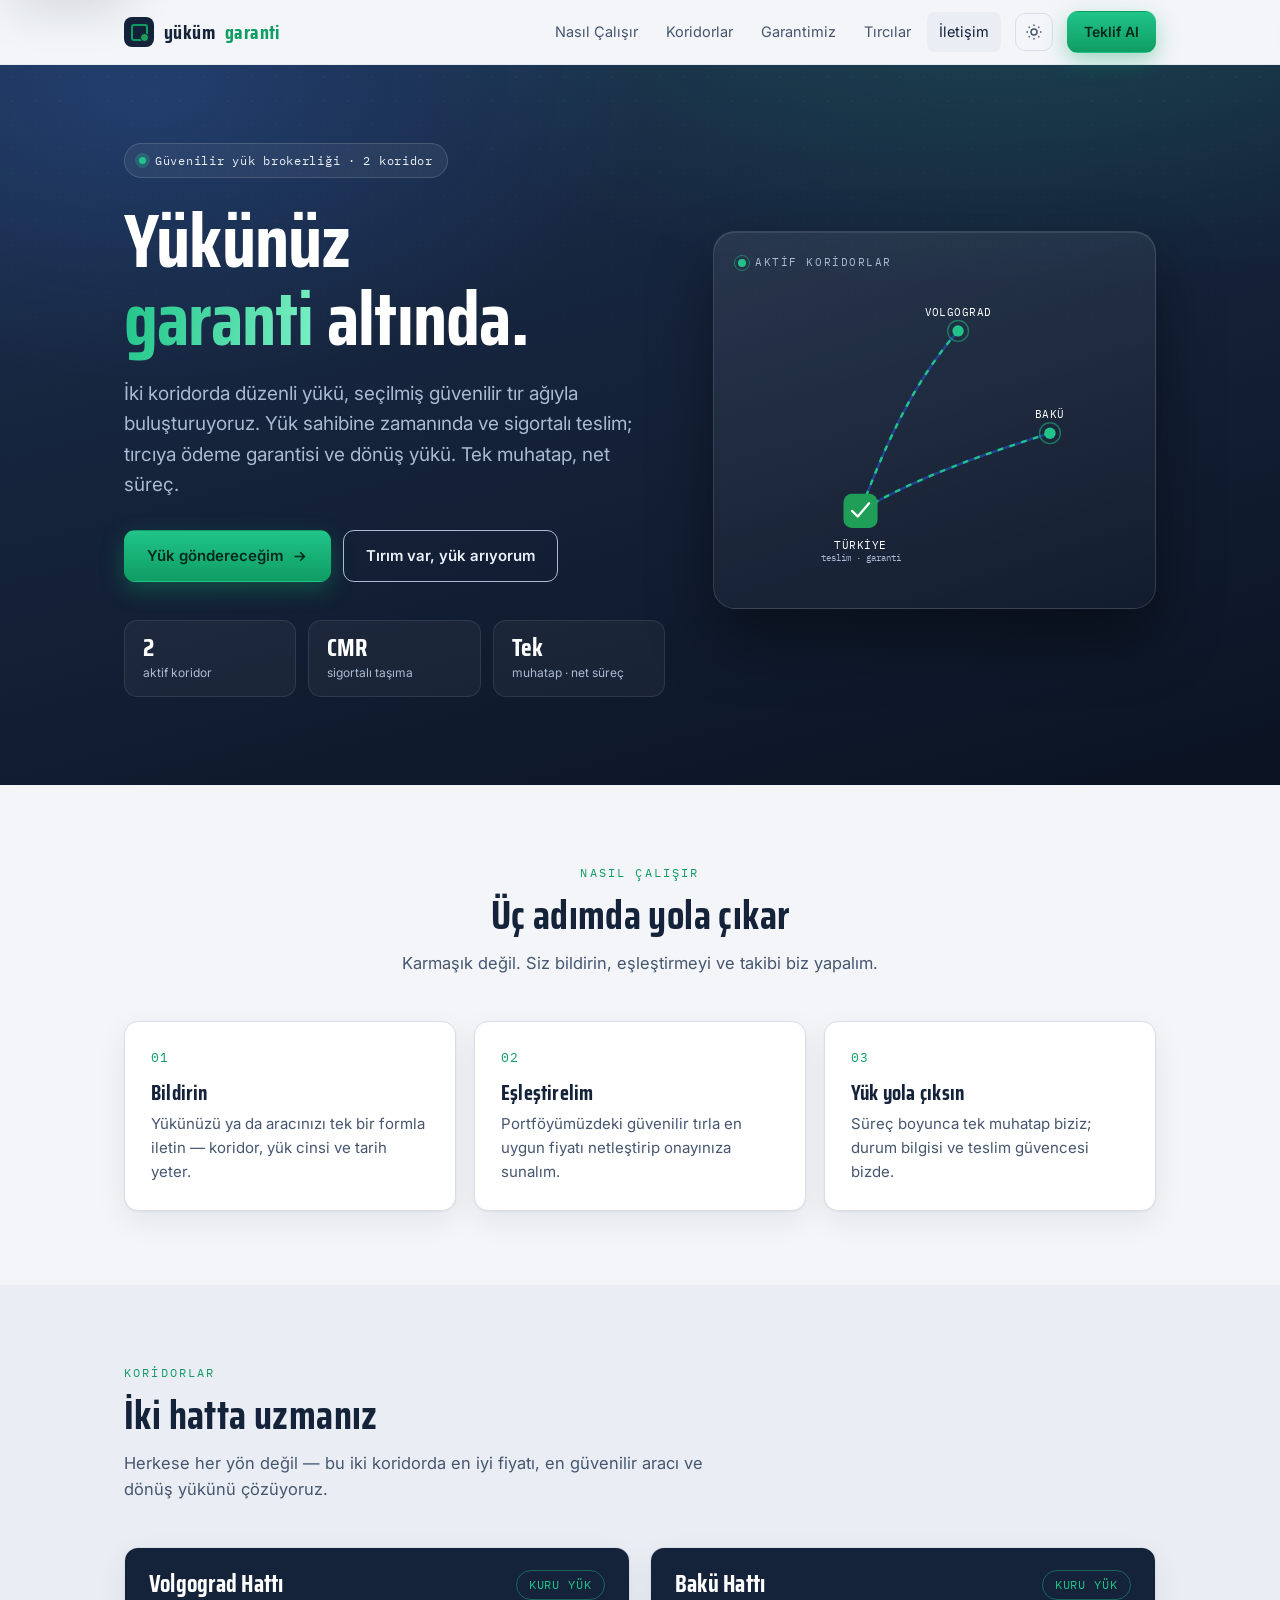
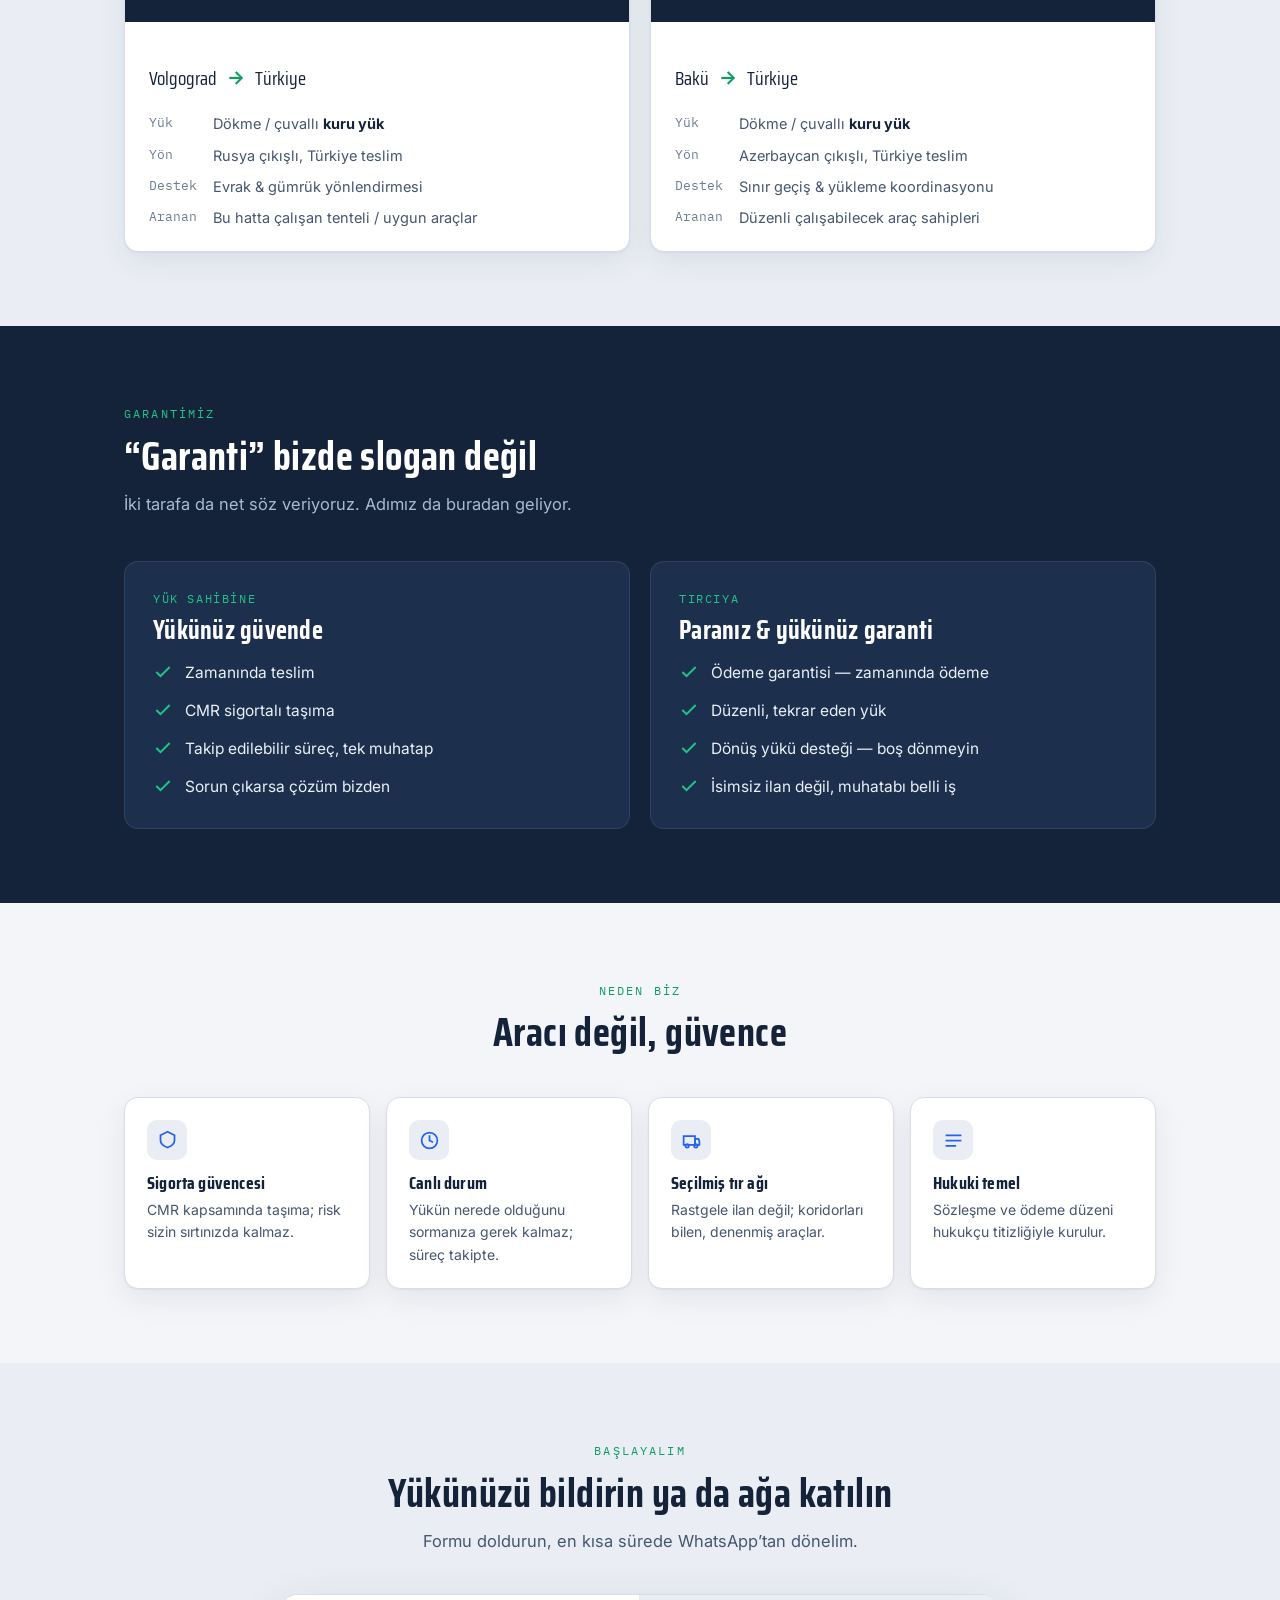
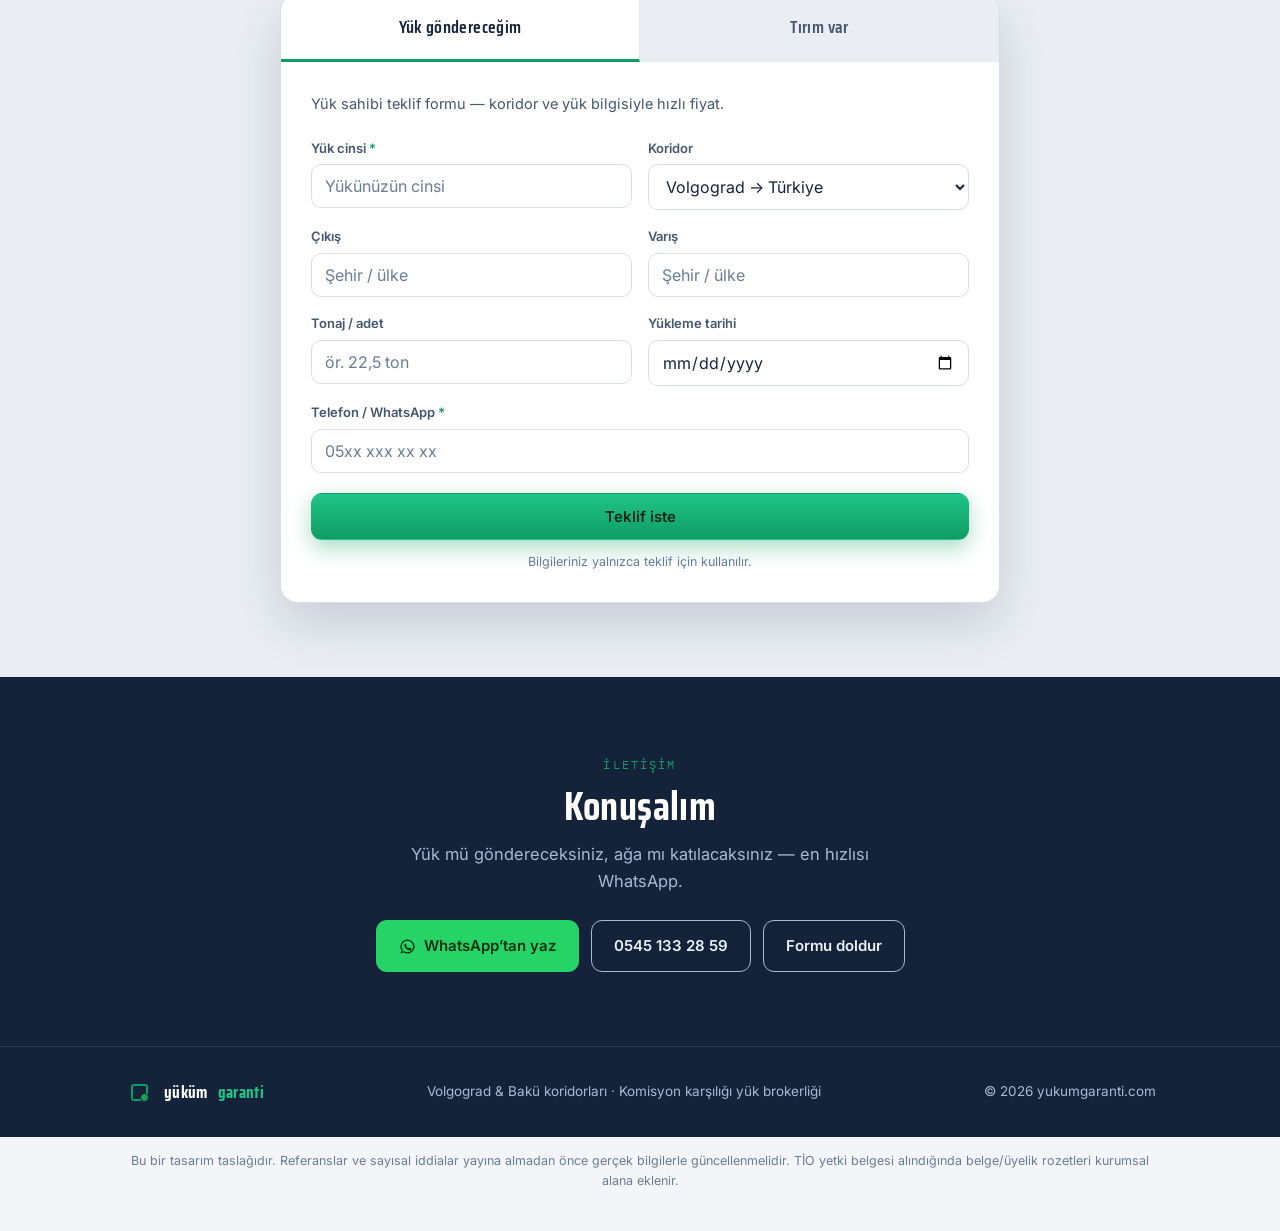
==== index.html @ fd8065e2 "Yüküm Garanti tanıtım sitesi Volgograd ve Bakü koridorlarında yük brokerliği için statik tek sayfa s" ====
<!doctype html>
<html lang="tr" dir="ltr">
<head>
<meta charset="utf-8">
<meta name="viewport" content="width=device-width, initial-scale=1">
<title>Yüküm Garanti — Volgograd & Bakü koridorlarında yük brokerliği</title>
<meta name="description" content="Volgograd ve Bakü çıkışlı Türkiye teslim yüklerde güvenilir tır ağı. Yük sahibine CMR sigortalı ve zamanında teslim, tırcıya ödeme garantisi ve dönüş yükü. Tek muhatap, net süreç.">
<link rel="canonical" href="https://yukumgaranti.com/">
<meta name="theme-color" content="#14223a">
<meta name="robots" content="index,follow">

<!-- Open Graph / sosyal paylaşım -->
<meta property="og:type" content="website">
<meta property="og:locale" content="tr_TR">
<meta property="og:site_name" content="Yüküm Garanti">
<meta property="og:url" content="https://yukumgaranti.com/">
<meta property="og:title" content="Yüküm Garanti — yükünüz garanti altında">
<meta property="og:description" content="Volgograd ve Bakü koridorlarında yük brokerliği. Yük sahibine sigortalı ve zamanında teslim, tırcıya ödeme garantisi ve dönüş yükü.">
<meta property="og:image" content="https://yukumgaranti.com/assets/img/og-cover.png">
<meta property="og:image:width" content="1200">
<meta property="og:image:height" content="630">
<meta name="twitter:card" content="summary_large_image">

<link rel="icon" href="assets/img/favicon.svg" type="image/svg+xml">
<link rel="apple-touch-icon" href="assets/img/favicon.svg">

<!-- Fontlar -->
<link rel="preconnect" href="https://fonts.googleapis.com">
<link rel="preconnect" href="https://fonts.gstatic.com" crossorigin>
<link rel="stylesheet" href="https://fonts.googleapis.com/css2?family=Saira+Condensed:wght@500;600;700&family=Inter:wght@400;500;600;700&family=IBM+Plex+Mono:wght@400;500&display=swap">

<link rel="stylesheet" href="assets/css/style.css">

<!-- Tema tercihini boyamadan önce uygula (flash önlemi) -->
<script>
  try{
    var t = localStorage.getItem('yg-theme');
    if(t === 'dark' || t === 'light') document.documentElement.setAttribute('data-theme', t);
  }catch(e){}
</script>

<script type="application/ld+json">
{
  "@context": "https://schema.org",
  "@type": "MovingCompany",
  "name": "Yüküm Garanti",
  "url": "https://yukumgaranti.com/",
  "description": "Volgograd ve Bakü çıkışlı, Türkiye teslim uluslararası karayolu yük brokerliği.",
  "areaServed": ["TR", "RU", "AZ"],
  "telephone": "+90 545 133 28 59",
  "address": { "@type": "PostalAddress", "addressCountry": "TR" },
  "knowsLanguage": ["tr", "ru", "az"]
}
</script>
</head>
<body id="top">

<a class="skip" href="#icerik">İçeriğe geç</a>

<header class="nav">
  <div class="wrap nav-in">
    <a class="logo" href="#top"><span class="mk" aria-hidden="true"></span>yüküm<b>garanti</b></a>

    <nav class="nav-links" aria-label="Ana menü">
      <a href="#nasil">Nasıl Çalışır</a>
      <a href="#koridorlar">Koridorlar</a>
      <a href="#garanti">Garantimiz</a>
      <a href="#tirci">Tırcılar</a>
      <a href="#iletisim">İletişim</a>
    </nav>

    <button class="icon-btn" id="theme-toggle" type="button" aria-label="Koyu / açık tema">
      <svg class="i-sun" viewBox="0 0 24 24" fill="none" stroke="currentColor" stroke-width="2" aria-hidden="true"><circle cx="12" cy="12" r="4"/><path d="M12 2v2M12 20v2M4.9 4.9l1.4 1.4M17.7 17.7l1.4 1.4M2 12h2M20 12h2M4.9 19.1l1.4-1.4M17.7 6.3l1.4-1.4"/></svg>
      <svg class="i-moon" viewBox="0 0 24 24" fill="none" stroke="currentColor" stroke-width="2" aria-hidden="true"><path d="M21 12.8A9 9 0 1 1 11.2 3a7 7 0 0 0 9.8 9.8"/></svg>
    </button>

    <a href="#teklif" class="btn btn-gold nav-cta">Teklif Al</a>

    <button class="icon-btn nav-toggle" id="nav-toggle" type="button"
            aria-label="Menüyü aç" aria-expanded="false" aria-controls="nav-drawer">
      <svg viewBox="0 0 24 24" fill="none" stroke="currentColor" stroke-width="2" aria-hidden="true"><path d="M3 6h18M3 12h18M3 18h18"/></svg>
    </button>
  </div>

  <div class="nav-drawer" id="nav-drawer">
    <a href="#nasil">Nasıl Çalışır</a>
    <a href="#koridorlar">Koridorlar</a>
    <a href="#garanti">Garantimiz</a>
    <a href="#tirci">Tırcılar</a>
    <a href="#iletisim">İletişim</a>
    <a href="#teklif" class="btn btn-gold">Teklif Al</a>
  </div>
</header>

<main id="icerik">

<div class="hero">
  <div class="wrap">
    <div class="hero-copy">
      <span class="pill"><i aria-hidden="true"></i>Güvenilir yük brokerliği · 2 koridor</span>
      <h1>Yükünüz <em>garanti</em> altında.</h1>
      <p class="lead">İki koridorda düzenli yükü, seçilmiş güvenilir tır ağıyla buluşturuyoruz. Yük sahibine zamanında ve sigortalı teslim; tırcıya ödeme garantisi ve dönüş yükü. Tek muhatap, net süreç.</p>
      <div class="hero-cta">
        <a href="#teklif" class="btn btn-gold">Yük göndereceğim
          <svg viewBox="0 0 24 24" fill="none" stroke="currentColor" stroke-width="2.2" aria-hidden="true"><path d="M5 12h14M13 6l6 6-6 6"/></svg>
        </a>
        <a href="#tirci" class="btn btn-ghost">Tırım var, yük arıyorum</a>
      </div>
      <ul class="hero-trust">
        <li><span class="n">2</span><span class="l">aktif koridor</span></li>
        <li><span class="n">CMR</span><span class="l">sigortalı taşıma</span></li>
        <li><span class="n">Tek</span><span class="l">muhatap · net süreç</span></li>
      </ul>
    </div>

    <div class="map-panel" role="img" aria-label="Aktif koridorlar: Volgograd ve Bakü çıkışlı, Türkiye teslim güzergâhlar">
      <div class="map-head" aria-hidden="true"><span class="dot-live"></span>Aktif koridorlar</div>
      <div class="map" aria-hidden="true">
        <svg viewBox="0 0 380 340" preserveAspectRatio="xMidYMid meet" focusable="false">
          <!-- güzergâhlar: Volgograd (kuzey) → Türkiye, Bakü (doğu) → Türkiye -->
          <path d="M215 58 C 168 112, 138 178, 112 248" fill="none" stroke="var(--route)" stroke-width="2.5" opacity=".5"/>
          <path d="M215 58 C 168 112, 138 178, 112 248" fill="none" stroke="var(--gold-2)" stroke-width="2.5" class="dash"/>
          <path d="M312 166 C 242 188, 168 214, 112 248" fill="none" stroke="var(--route)" stroke-width="2.5" opacity=".5"/>
          <path d="M312 166 C 242 188, 168 214, 112 248" fill="none" stroke="var(--gold-2)" stroke-width="2.5" class="dash" style="animation-delay:-1.2s"/>
          <circle cx="215" cy="58" r="6" fill="var(--gold-2)"/>
          <circle cx="215" cy="58" r="11" fill="none" stroke="var(--gold-2)" stroke-width="1.5" opacity=".5"/>
          <text class="city" x="215" y="42" text-anchor="middle">VOLGOGRAD</text>
          <circle cx="312" cy="166" r="6" fill="var(--gold-2)"/>
          <circle cx="312" cy="166" r="11" fill="none" stroke="var(--gold-2)" stroke-width="1.5" opacity=".5"/>
          <text class="city" x="312" y="150" text-anchor="middle">BAKÜ</text>
          <rect x="94" y="230" width="36" height="36" rx="9" fill="var(--green)"/>
          <path d="M103 248 l6 6 12-14" fill="none" stroke="#fff" stroke-width="2.4" stroke-linecap="round" stroke-linejoin="round"/>
          <text class="city" x="112" y="288" text-anchor="middle">TÜRKİYE</text>
          <text class="city-sub" x="112" y="301" text-anchor="middle">teslim · garanti</text>
        </svg>
      </div>
    </div>
  </div>
</div>

<section id="nasil">
  <div class="wrap center">
    <span class="eyebrow">Nasıl çalışır</span>
    <h2 class="sec-title">Üç adımda yola çıkar</h2>
    <p class="sec-lead">Karmaşık değil. Siz bildirin, eşleştirmeyi ve takibi biz yapalım.</p>
    <ol class="steps">
      <li class="step reveal"><div class="k">01</div><h3>Bildirin</h3><p>Yükünüzü ya da aracınızı tek bir formla iletin — koridor, yük cinsi ve tarih yeter.</p></li>
      <li class="step reveal"><div class="k">02</div><h3>Eşleştirelim</h3><p>Portföyümüzdeki güvenilir tırla en uygun fiyatı netleştirip onayınıza sunalım.</p></li>
      <li class="step reveal"><div class="k">03</div><h3>Yük yola çıksın</h3><p>Süreç boyunca tek muhatap biziz; durum bilgisi ve teslim güvencesi bizde.</p></li>
    </ol>
  </div>
</section>

<section id="koridorlar" class="tinted">
  <div class="wrap">
    <span class="eyebrow">Koridorlar</span>
    <h2 class="sec-title">İki hatta uzmanız</h2>
    <p class="sec-lead">Herkese her yön değil — bu iki koridorda en iyi fiyatı, en güvenilir aracı ve dönüş yükünü çözüyoruz.</p>
    <div class="corr">
      <article class="cbox reveal">
        <div class="top"><h3>Volgograd Hattı</h3><span class="cargo">KURU YÜK</span></div>
        <div class="body">
          <p class="rt">Volgograd <span class="ar" aria-hidden="true">→</span> Türkiye</p>
          <dl>
            <dt>Yük</dt><dd>Dökme / çuvallı <b>kuru yük</b></dd>
            <dt>Yön</dt><dd>Rusya çıkışlı, Türkiye teslim</dd>
            <dt>Destek</dt><dd>Evrak &amp; gümrük yönlendirmesi</dd>
            <dt>Aranan</dt><dd>Bu hatta çalışan tenteli / uygun araçlar</dd>
          </dl>
        </div>
      </article>
      <article class="cbox reveal">
        <div class="top"><h3>Bakü Hattı</h3><span class="cargo">KURU YÜK</span></div>
        <div class="body">
          <p class="rt">Bakü <span class="ar" aria-hidden="true">→</span> Türkiye</p>
          <dl>
            <dt>Yük</dt><dd>Dökme / çuvallı <b>kuru yük</b></dd>
            <dt>Yön</dt><dd>Azerbaycan çıkışlı, Türkiye teslim</dd>
            <dt>Destek</dt><dd>Sınır geçiş &amp; yükleme koordinasyonu</dd>
            <dt>Aranan</dt><dd>Düzenli çalışabilecek araç sahipleri</dd>
          </dl>
        </div>
      </article>
    </div>
  </div>
</section>

<section id="garanti" class="band">
  <div class="wrap">
    <span class="eyebrow">Garantimiz</span>
    <h2 class="sec-title">“Garanti” bizde slogan değil</h2>
    <p class="sec-lead">İki tarafa da net söz veriyoruz. Adımız da buradan geliyor.</p>
    <div class="guar">
      <article class="gcard">
        <div class="who">Yük sahibine</div>
        <h3>Yükünüz güvende</h3>
        <ul>
          <li><svg class="tick" viewBox="0 0 24 24" fill="none" stroke="currentColor" stroke-width="2.4" aria-hidden="true"><path d="M20 6 9 17l-5-5"/></svg>Zamanında teslim</li>
          <li><svg class="tick" viewBox="0 0 24 24" fill="none" stroke="currentColor" stroke-width="2.4" aria-hidden="true"><path d="M20 6 9 17l-5-5"/></svg>CMR sigortalı taşıma</li>
          <li><svg class="tick" viewBox="0 0 24 24" fill="none" stroke="currentColor" stroke-width="2.4" aria-hidden="true"><path d="M20 6 9 17l-5-5"/></svg>Takip edilebilir süreç, tek muhatap</li>
          <li><svg class="tick" viewBox="0 0 24 24" fill="none" stroke="currentColor" stroke-width="2.4" aria-hidden="true"><path d="M20 6 9 17l-5-5"/></svg>Sorun çıkarsa çözüm bizden</li>
        </ul>
      </article>
      <article class="gcard" id="tirci">
        <div class="who">Tırcıya</div>
        <h3>Paranız &amp; yükünüz garanti</h3>
        <ul>
          <li><svg class="tick" viewBox="0 0 24 24" fill="none" stroke="currentColor" stroke-width="2.4" aria-hidden="true"><path d="M20 6 9 17l-5-5"/></svg>Ödeme garantisi — zamanında ödeme</li>
          <li><svg class="tick" viewBox="0 0 24 24" fill="none" stroke="currentColor" stroke-width="2.4" aria-hidden="true"><path d="M20 6 9 17l-5-5"/></svg>Düzenli, tekrar eden yük</li>
          <li><svg class="tick" viewBox="0 0 24 24" fill="none" stroke="currentColor" stroke-width="2.4" aria-hidden="true"><path d="M20 6 9 17l-5-5"/></svg>Dönüş yükü desteği — boş dönmeyin</li>
          <li><svg class="tick" viewBox="0 0 24 24" fill="none" stroke="currentColor" stroke-width="2.4" aria-hidden="true"><path d="M20 6 9 17l-5-5"/></svg>İsimsiz ilan değil, muhatabı belli iş</li>
        </ul>
      </article>
    </div>
  </div>
</section>

<section>
  <div class="wrap center">
    <span class="eyebrow">Neden biz</span>
    <h2 class="sec-title">Aracı değil, güvence</h2>
    <ul class="why">
      <li class="wcard reveal">
        <div class="ic"><svg viewBox="0 0 24 24" fill="none" stroke="currentColor" stroke-width="2" aria-hidden="true"><path d="M12 2 4 6v6c0 5 8 8 8 8s8-3 8-8V6z"/></svg></div>
        <h3>Sigorta güvencesi</h3><p>CMR kapsamında taşıma; risk sizin sırtınızda kalmaz.</p>
      </li>
      <li class="wcard reveal">
        <div class="ic"><svg viewBox="0 0 24 24" fill="none" stroke="currentColor" stroke-width="2" aria-hidden="true"><path d="M12 6v6l4 2"/><circle cx="12" cy="12" r="9"/></svg></div>
        <h3>Canlı durum</h3><p>Yükün nerede olduğunu sormanıza gerek kalmaz; süreç takipte.</p>
      </li>
      <li class="wcard reveal">
        <div class="ic"><svg viewBox="0 0 24 24" fill="none" stroke="currentColor" stroke-width="2" aria-hidden="true"><path d="M3 7h13v10H3z"/><path d="M16 10h4l1 3v4h-5z"/><circle cx="7" cy="18" r="2"/><circle cx="17" cy="18" r="2"/></svg></div>
        <h3>Seçilmiş tır ağı</h3><p>Rastgele ilan değil; koridorları bilen, denenmiş araçlar.</p>
      </li>
      <li class="wcard reveal">
        <div class="ic"><svg viewBox="0 0 24 24" fill="none" stroke="currentColor" stroke-width="2" aria-hidden="true"><path d="M3 6h18M3 12h18M3 18h12"/></svg></div>
        <h3>Hukuki temel</h3><p>Sözleşme ve ödeme düzeni hukukçu titizliğiyle kurulur.</p>
      </li>
    </ul>
  </div>
</section>

<section id="teklif" class="formsec">
  <div class="wrap center">
    <span class="eyebrow">Başlayalım</span>
    <h2 class="sec-title">Yükünüzü bildirin ya da ağa katılın</h2>
    <p class="sec-lead">Formu doldurun, en kısa sürede WhatsApp’tan dönelim.</p>
  </div>

  <div class="fbox">
    <div class="tabs" role="tablist" aria-label="Form seçimi">
      <button class="tab" id="tab-yuk" type="button" role="tab" aria-selected="true" aria-controls="panel-yuk">Yük göndereceğim</button>
      <button class="tab" id="tab-tir" type="button" role="tab" aria-selected="false" aria-controls="panel-tir" tabindex="-1">Tırım var</button>
    </div>

    <!-- Yük sahibi formu -->
    <form class="panel" id="panel-yuk" role="tabpanel" aria-labelledby="tab-yuk" novalidate>
      <p class="intro">Yük sahibi teklif formu — koridor ve yük bilgisiyle hızlı fiyat.</p>
      <div class="fgrid">
        <div class="field">
          <label for="y-cins">Yük cinsi <span class="req" aria-hidden="true">*</span></label>
          <input id="y-cins" name="yuk_cinsi" type="text" placeholder="Yükünüzün cinsi" required autocomplete="off">
        </div>
        <div class="field">
          <label for="y-koridor">Koridor</label>
          <select id="y-koridor" name="koridor">
            <option>Volgograd → Türkiye</option>
            <option>Bakü → Türkiye</option>
            <option>Diğer</option>
          </select>
        </div>
        <div class="field">
          <label for="y-cikis">Çıkış</label>
          <input id="y-cikis" name="cikis" type="text" placeholder="Şehir / ülke">
        </div>
        <div class="field">
          <label for="y-varis">Varış</label>
          <input id="y-varis" name="varis" type="text" placeholder="Şehir / ülke">
        </div>
        <div class="field">
          <label for="y-tonaj">Tonaj / adet</label>
          <input id="y-tonaj" name="tonaj" type="text" placeholder="ör. 22,5 ton">
        </div>
        <div class="field">
          <label for="y-tarih">Yükleme tarihi</label>
          <input id="y-tarih" name="yukleme_tarihi" type="date">
        </div>
        <div class="field full">
          <label for="y-tel">Telefon / WhatsApp <span class="req" aria-hidden="true">*</span></label>
          <input id="y-tel" name="telefon" type="tel" inputmode="tel" placeholder="05xx xxx xx xx" required autocomplete="tel">
        </div>
      </div>
      <!-- bot tuzağı: insanlar görmez, doldurulursa gönderim iptal -->
      <input type="text" name="_gotcha" class="visually-hidden" tabindex="-1" autocomplete="off" aria-hidden="true">
      <button type="submit" class="btn btn-gold">Teklif iste</button>
      <p class="form-note">Bilgileriniz yalnızca teklif için kullanılır.</p>
      <div class="success" role="status">
        <div class="bg"><svg viewBox="0 0 24 24" fill="none" stroke="currentColor" stroke-width="2.4" aria-hidden="true"><path d="M20 6 9 17l-5-5"/></svg></div>
        <b>Talebiniz alındı</b><p>En kısa sürede WhatsApp’tan fiyat teklifiyle döneceğiz.</p>
      </div>
    </form>

    <!-- Tırcı formu -->
    <form class="panel" id="panel-tir" role="tabpanel" aria-labelledby="tab-tir" novalidate hidden>
      <p class="intro">Tırcı / araç sahibi kayıt formu — ağımıza katılın, düzenli yük alın.</p>
      <div class="fgrid">
        <div class="field">
          <label for="t-ad">Ad / firma <span class="req" aria-hidden="true">*</span></label>
          <input id="t-ad" name="ad_firma" type="text" required autocomplete="organization">
        </div>
        <div class="field">
          <label for="t-tel">Telefon / WhatsApp <span class="req" aria-hidden="true">*</span></label>
          <input id="t-tel" name="telefon" type="tel" inputmode="tel" placeholder="05xx xxx xx xx" required autocomplete="tel">
        </div>
        <div class="field">
          <label for="t-plaka">Plaka</label>
          <input id="t-plaka" name="plaka" type="text" placeholder="27 ABC 123">
        </div>
        <div class="field">
          <label for="t-tip">Araç tipi</label>
          <select id="t-tip" name="arac_tipi">
            <option>Tenteli</option><option>Frigo</option><option>Silobas</option><option>Diğer</option>
          </select>
        </div>
        <div class="field">
          <label for="t-kap">Kapasite (ton)</label>
          <input id="t-kap" name="kapasite" type="text" inputmode="decimal" placeholder="ör. 25">
        </div>
        <div class="field">
          <label for="t-koridor">Çalıştığı koridor</label>
          <select id="t-koridor" name="koridor">
            <option>Volgograd → Türkiye</option><option>Bakü → Türkiye</option><option>Her ikisi</option>
          </select>
        </div>
        <div class="field full">
          <label for="t-donus">Boş dönüş bölgeleri</label>
          <input id="t-donus" name="donus_bolgeleri" type="text" placeholder="Dönüşte yük alabileceğiniz güzergâhlar">
        </div>
        <div class="field full">
          <label for="t-not">Referans / not</label>
          <textarea id="t-not" name="not" placeholder="Belgeler (K/ADR), tecrübe, referans…"></textarea>
        </div>
      </div>
      <input type="text" name="_gotcha" class="visually-hidden" tabindex="-1" autocomplete="off" aria-hidden="true">
      <button type="submit" class="btn btn-green">Ağa katıl</button>
      <p class="form-note">Kaydınız yalnızca yük eşleştirmesi için kullanılır.</p>
      <div class="success" role="status">
        <div class="bg"><svg viewBox="0 0 24 24" fill="none" stroke="currentColor" stroke-width="2.4" aria-hidden="true"><path d="M20 6 9 17l-5-5"/></svg></div>
        <b>Kaydınız alındı</b><p>Uygun yük çıktığında WhatsApp’tan sizinle iletişime geçeceğiz.</p>
      </div>
    </form>
  </div>
</section>

<section id="iletisim" class="contact">
  <div class="wrap">
    <span class="eyebrow">İletişim</span>
    <h2 class="sec-title">Konuşalım</h2>
    <p>Yük mü göndereceksiniz, ağa mı katılacaksınız — en hızlısı WhatsApp.</p>
    <div class="row">
      <a href="#iletisim" class="btn btn-wa js-wa" data-wa-text="Merhaba, yukumgaranti.com üzerinden yazıyorum.">
        <svg viewBox="0 0 24 24" fill="currentColor" aria-hidden="true"><path d="M12 2a10 10 0 0 0-8.5 15.2L2 22l4.9-1.4A10 10 0 1 0 12 2m0 2a8 8 0 1 1-4.1 14.9l-.3-.2-2.9.8.8-2.8-.2-.3A8 8 0 0 1 12 4m4.6 10.3c-.2-.1-1.4-.7-1.6-.8s-.4-.1-.5.1l-.7.9c-.1.2-.3.2-.5.1a6.5 6.5 0 0 1-3.2-2.8c-.2-.4.2-.4.6-1.2.1-.2 0-.3 0-.5l-.7-1.7c-.2-.5-.4-.4-.5-.4h-.5a1 1 0 0 0-.7.3c-.3.3-.9.9-.9 2.1s.9 2.4 1 2.6 1.8 2.8 4.4 3.9c1.6.7 2.2.7 3 .6.5 0 1.4-.6 1.6-1.1.2-.6.2-1 .1-1.1z"/></svg>
        WhatsApp’tan yaz
      </a>
      <a href="tel:+905451332859" class="btn btn-ghost">0545 133 28 59</a>
      <a href="#teklif" class="btn btn-ghost">Formu doldur</a>
    </div>
  </div>
</section>

</main>

<footer>
  <div class="wrap">
    <a class="logo" href="#top"><span class="mk" aria-hidden="true"></span>yüküm<b style="color:var(--gold-2)">garanti</b></a>
    <span>Volgograd &amp; Bakü koridorları · Komisyon karşılığı yük brokerliği</span>
    <span>© <span id="yil">2026</span> yukumgaranti.com</span>
  </div>
</footer>

<p class="note">Bu bir tasarım taslağıdır. Referanslar ve sayısal iddialar yayına almadan önce gerçek bilgilerle güncellenmelidir. TİO yetki belgesi alındığında belge/üyelik rozetleri kurumsal alana eklenir.</p>

<script src="assets/js/main.js" defer></script>
</body>
</html>
---- assets/css/style.css ----
/* ==========================================================================
   yukumgaranti.com — stil
   Palet ve tipografi icin tek kaynak: :root degiskenleri.
   ========================================================================== */

:root{
  --navy:#14223a;
  --navy-2:#1c2f4d;
  --route:#2563eb;
  --route-2:#3b82f6;
  --gold:#0f9d63;
  --gold-2:#20c489;
  --green:#1f9e57;
  --bg:#f3f5f8;
  --surface:#ffffff;
  --surface-2:#eaeef4;
  --ink:#14223a;
  --ink-soft:#46566f;
  --ink-faint:#6b7c96;
  --line:#d8dee9;
  --line-soft:#e6ebf2;
  --on-navy:#eaf0f8;
  --on-navy-soft:#a9bad2;
  --shadow:0 1px 2px rgba(20,34,58,.05),0 10px 30px rgba(20,34,58,.07);
  --shadow-lg:0 20px 50px rgba(20,34,58,.16);
  --r:14px;
  --wrap:1080px;
  color-scheme:light;
}

/* Tema: sistem tercihi (kullanici elle secmediyse) */
@media (prefers-color-scheme:dark){
  :root:not([data-theme="light"]){
    --navy:#0c1524; --navy-2:#152238;
    --route:#5b9dff; --route-2:#7bb0ff;
    --gold:#2bd39a; --gold-2:#48e0ab;
    --green:#42c281;
    --bg:#0b1320; --surface:#131f34; --surface-2:#1b2942;
    --ink:#e9eef6; --ink-soft:#aebcd2; --ink-faint:#8595b1;
    --line:#2a3a56; --line-soft:#213047;
    --on-navy:#eaf0f8; --on-navy-soft:#a9bad2;
    --shadow:0 1px 2px rgba(0,0,0,.35),0 12px 34px rgba(0,0,0,.4);
    --shadow-lg:0 24px 60px rgba(0,0,0,.5);
    color-scheme:dark;
  }
}
/* Tema: kullanicinin acik secimi her kosulda kazanir */
:root[data-theme="dark"]{
  --navy:#0c1524; --navy-2:#152238;
  --route:#5b9dff; --route-2:#7bb0ff;
  --gold:#2bd39a; --gold-2:#48e0ab;
  --green:#42c281;
  --bg:#0b1320; --surface:#131f34; --surface-2:#1b2942;
  --ink:#e9eef6; --ink-soft:#aebcd2; --ink-faint:#8595b1;
  --line:#2a3a56; --line-soft:#213047;
  --on-navy:#eaf0f8; --on-navy-soft:#a9bad2;
  --shadow:0 1px 2px rgba(0,0,0,.35),0 12px 34px rgba(0,0,0,.4);
  --shadow-lg:0 24px 60px rgba(0,0,0,.5);
  color-scheme:dark;
}

/* --------------------------------------------------- temel */
*{box-sizing:border-box}
html{scroll-behavior:smooth;scroll-padding-top:80px;-webkit-text-size-adjust:100%}
body{margin:0;background:var(--bg);color:var(--ink);
  font-family:"Inter",system-ui,-apple-system,"Segoe UI",sans-serif;line-height:1.6;
  -webkit-font-smoothing:antialiased}
img,svg{max-width:100%}
h1,h2,h3,.display{font-family:"Saira Condensed","Arial Narrow",sans-serif;font-weight:700;
  line-height:1.03;text-wrap:balance;letter-spacing:.01em;margin:0}
a{color:inherit}
.mono{font-family:"IBM Plex Mono",ui-monospace,monospace}
.eyebrow{display:inline-block;font-family:"IBM Plex Mono",monospace;font-size:12px;
  letter-spacing:.18em;text-transform:uppercase;color:var(--gold)}
.wrap{max-width:var(--wrap);margin:0 auto;padding:0 24px}
.center{text-align:center}
.center .sec-lead{margin-left:auto;margin-right:auto}
.visually-hidden{position:absolute;width:1px;height:1px;padding:0;margin:-1px;overflow:hidden;
  clip:rect(0 0 0 0);white-space:nowrap;border:0}

/* klavye odagi her yerde gorunur olsun */
:where(a,button,input,select,textarea,[tabindex]):focus-visible{
  outline:2px solid var(--route);outline-offset:2px;border-radius:6px}

.skip{position:absolute;left:12px;top:-60px;z-index:60;background:var(--surface);color:var(--ink);
  padding:10px 16px;border-radius:10px;box-shadow:var(--shadow-lg);text-decoration:none;
  transition:top .15s ease}
.skip:focus{top:12px}

/* --------------------------------------------------- butonlar */
.btn{display:inline-flex;align-items:center;justify-content:center;gap:8px;
  font-family:"Inter",system-ui,sans-serif;font-weight:600;font-size:15px;text-decoration:none;
  padding:13px 22px;border-radius:11px;border:1px solid transparent;cursor:pointer;
  transition:transform .12s ease,box-shadow .12s ease,background .12s ease,filter .12s ease}
.btn:active{transform:translateY(1px)}
.btn svg{width:17px;height:17px;flex:none}
.btn-gold{background:linear-gradient(180deg,var(--gold-2),var(--gold));color:#04291c;
  box-shadow:0 8px 22px rgba(15,157,99,.36)}
.btn-gold:hover{filter:brightness(1.05);box-shadow:0 10px 26px rgba(15,157,99,.44)}
.btn-ghost{background:transparent;border-color:var(--on-navy-soft);color:var(--on-navy)}
.btn-ghost:hover{border-color:var(--on-navy);background:rgba(255,255,255,.06)}
.btn-outline{background:var(--surface);border-color:var(--line);color:var(--ink)}
.btn-outline:hover{border-color:var(--route)}
.btn-green{background:var(--green);color:#fff}
.btn-green:hover{filter:brightness(1.07)}
.btn-wa{background:#25d366;color:#04310f}
.btn-wa:hover{filter:brightness(1.06)}

/* --------------------------------------------------- header */
header.nav{position:sticky;top:0;z-index:30;background:color-mix(in srgb,var(--bg) 86%,transparent);
  backdrop-filter:blur(10px);-webkit-backdrop-filter:blur(10px);border-bottom:1px solid var(--line-soft)}
@supports not (backdrop-filter:blur(10px)){header.nav{background:var(--bg)}}
.nav-in{display:flex;align-items:center;gap:14px;height:64px}
.logo{display:flex;align-items:center;gap:10px;font-family:"Saira Condensed",sans-serif;
  font-weight:700;font-size:20px;letter-spacing:.02em;text-decoration:none;color:var(--ink)}
.logo .mk{width:30px;height:30px;border-radius:8px;background:var(--navy);position:relative;
  flex:none;display:grid;place-items:center}
.logo .mk::before{content:"";width:13px;height:13px;border:2.5px solid var(--gold);border-radius:3px}
.logo .mk::after{content:"";position:absolute;width:7px;height:7px;background:var(--green);
  border-radius:50%;right:5px;bottom:5px;border:1.5px solid var(--navy)}
.logo b{color:var(--gold)}
.nav-links{display:flex;gap:4px;margin-left:auto}
.nav-links a{font-size:14.5px;color:var(--ink-soft);text-decoration:none;padding:8px 12px;border-radius:8px}
.nav-links a:hover{background:var(--surface-2);color:var(--ink)}
.nav-links a[aria-current="true"]{color:var(--ink);background:var(--surface-2)}
.nav .btn{padding:9px 16px;font-size:14px}

/* tema dugmesi */
.icon-btn{display:grid;place-items:center;width:38px;height:38px;flex:none;padding:0;
  background:transparent;border:1px solid var(--line);border-radius:10px;color:var(--ink-soft);
  cursor:pointer;transition:border-color .12s ease,color .12s ease}
.icon-btn:hover{border-color:var(--route);color:var(--ink)}
.icon-btn svg{width:18px;height:18px}
.icon-btn .i-moon{display:none}
:root[data-theme="dark"] .icon-btn .i-moon{display:block}
:root[data-theme="dark"] .icon-btn .i-sun{display:none}
@media (prefers-color-scheme:dark){
  :root:not([data-theme="light"]) .icon-btn .i-moon{display:block}
  :root:not([data-theme="light"]) .icon-btn .i-sun{display:none}
}

/* mobil menu */
.nav-toggle{display:none}
.nav-drawer{display:none}
@media(max-width:900px){
  .nav-links{display:none}
  .nav-cta{display:none}
  .nav-toggle{display:grid;margin-left:auto}
  .nav-drawer{display:block;position:fixed;left:0;right:0;top:64px;z-index:29;
    background:var(--surface);border-bottom:1px solid var(--line);box-shadow:var(--shadow-lg);
    padding:14px 24px 22px;
    transform:translateY(-12px);opacity:0;visibility:hidden;
    transition:transform .18s ease,opacity .18s ease,visibility .18s}
  .nav-drawer.open{transform:none;opacity:1;visibility:visible}
  .nav-drawer a{display:block;padding:13px 4px;font-size:16px;text-decoration:none;color:var(--ink);
    border-bottom:1px solid var(--line-soft)}
  .nav-drawer .btn{width:100%;margin-top:16px}
}

/* --------------------------------------------------- hero */
.hero{position:relative;color:var(--on-navy);overflow:hidden;
  background:
    radial-gradient(1100px 520px at 80% -12%, rgba(43,211,154,.16), transparent 60%),
    radial-gradient(900px 520px at 12% 4%, rgba(59,130,246,.20), transparent 55%),
    linear-gradient(165deg,var(--navy-2) 0%, #0b1322 100%)}
.hero::after{content:"";position:absolute;inset:0;pointer-events:none;
  background-image:radial-gradient(rgba(255,255,255,.05) 1px, transparent 1.4px);background-size:24px 24px;
  -webkit-mask-image:linear-gradient(to bottom, rgba(0,0,0,.55), transparent 72%);
  mask-image:linear-gradient(to bottom, rgba(0,0,0,.55), transparent 72%)}
.hero .wrap{position:relative;z-index:2;padding:78px 24px 88px;display:grid;
  grid-template-columns:1.1fr .9fr;gap:48px;align-items:center}
@media(max-width:900px){.hero .wrap{grid-template-columns:1fr;gap:28px;padding:56px 24px}}
.pill{display:inline-flex;align-items:center;gap:9px;font-family:"IBM Plex Mono",monospace;
  font-size:12px;letter-spacing:.06em;color:var(--on-navy);background:rgba(255,255,255,.06);
  border:1px solid rgba(255,255,255,.14);padding:7px 14px;border-radius:999px;margin-bottom:24px}
.pill i{width:7px;height:7px;border-radius:50%;background:var(--gold-2);
  box-shadow:0 0 0 4px rgba(43,211,154,.22)}
.hero h1{font-size:clamp(44px,7vw,76px);color:#fff;margin:0 0 20px;letter-spacing:-.01em}
.hero h1 em{font-style:normal;color:var(--gold-2);
  background:linear-gradient(100deg,var(--gold-2),#7bf0c4);
  -webkit-background-clip:text;background-clip:text;-webkit-text-fill-color:transparent}
.hero p.lead{font-size:clamp(16px,2.2vw,19px);color:var(--on-navy-soft);max-width:52ch;margin:0 0 30px}
.hero-cta{display:flex;flex-wrap:wrap;gap:12px}
.hero-trust{display:grid;grid-template-columns:repeat(auto-fit,minmax(118px,1fr));gap:12px;
  margin:38px 0 0;padding:0;list-style:none}
.hero-trust li{display:flex;flex-direction:column;gap:3px;padding:14px 18px;
  background:rgba(255,255,255,.045);border:1px solid rgba(255,255,255,.09);border-radius:13px}
.hero-trust .n{font-family:"Saira Condensed",sans-serif;font-weight:700;font-size:25px;
  color:#fff;line-height:1}
.hero-trust .l{font-size:12px;color:var(--on-navy-soft)}

/* koridor haritasi */
.map-panel{position:relative;border-radius:22px;padding:16px 16px 10px;
  background:linear-gradient(160deg, rgba(255,255,255,.08), rgba(255,255,255,.02));
  border:1px solid rgba(255,255,255,.12);
  box-shadow:inset 0 1px 0 rgba(255,255,255,.09), 0 30px 64px rgba(0,0,0,.4)}
.map-head{display:flex;align-items:center;gap:9px;font-family:"IBM Plex Mono",monospace;
  font-size:11px;letter-spacing:.14em;text-transform:uppercase;color:var(--on-navy-soft);padding:6px 8px 4px}
.dot-live{width:8px;height:8px;border-radius:50%;background:var(--gold-2);position:relative;flex:none}
.dot-live::after{content:"";position:absolute;inset:-4px;border-radius:50%;
  border:1px solid var(--gold-2);opacity:.5;animation:pulse 2s ease-out infinite}
@keyframes pulse{0%{transform:scale(.5);opacity:.7}100%{transform:scale(1.7);opacity:0}}
.map{position:relative;height:322px}
@media(max-width:900px){.map{height:280px}}
.map svg{width:100%;height:100%;overflow:visible}
.city{font-family:"IBM Plex Mono",monospace;font-size:12px;fill:#fff;letter-spacing:.04em}
.city-sub{font-family:"IBM Plex Mono",monospace;font-size:10px;fill:var(--on-navy-soft)}
.dash{stroke-dasharray:6 7;animation:flow 2.6s linear infinite}
@keyframes flow{to{stroke-dashoffset:-52}}

/* --------------------------------------------------- bolumler */
section{padding:74px 0}
.sec-title{font-size:clamp(28px,4vw,40px);margin:10px 0 0}
.sec-lead{color:var(--ink-soft);max-width:60ch;margin:14px 0 0;font-size:16.5px}
.band{background:var(--navy);color:var(--on-navy)}
.band .eyebrow{color:var(--gold-2)}
.band .sec-title{color:#fff}
.band .sec-lead{color:var(--on-navy-soft)}
.tinted{background:var(--surface-2)}

/* kart hover */
.step,.cbox,.wcard{transition:transform .17s ease,box-shadow .17s ease}
.step:hover,.cbox:hover,.wcard:hover{transform:translateY(-3px);box-shadow:var(--shadow-lg)}

/* adimlar */
.steps{display:grid;grid-template-columns:repeat(3,1fr);gap:18px;margin:44px 0 0;
  padding:0;list-style:none;text-align:left}
@media(max-width:760px){.steps{grid-template-columns:1fr}}
.step{background:var(--surface);border:1px solid var(--line);border-radius:var(--r);padding:26px;
  box-shadow:var(--shadow);position:relative}
.step .k{font-family:"IBM Plex Mono",monospace;font-size:13px;color:var(--gold);letter-spacing:.1em}
.step h3{font-size:21px;margin:14px 0 8px}
.step p{margin:0;color:var(--ink-soft);font-size:15px}

/* koridorlar */
.corr{display:grid;grid-template-columns:1fr 1fr;gap:20px;margin-top:44px}
@media(max-width:760px){.corr{grid-template-columns:1fr}}
.cbox{background:var(--surface);border:1px solid var(--line);border-radius:var(--r);
  overflow:hidden;box-shadow:var(--shadow)}
.cbox .top{background:var(--navy);color:var(--on-navy);padding:22px 24px;
  display:flex;align-items:center;justify-content:space-between;gap:14px}
.cbox .top h3{color:#fff;font-size:24px}
.cbox .top .cargo{font-family:"IBM Plex Mono",monospace;font-size:11.5px;letter-spacing:.08em;
  color:var(--gold-2);border:1px solid color-mix(in srgb,var(--gold-2) 42%,transparent);
  border-radius:999px;padding:5px 12px;white-space:nowrap}
.cbox .body{padding:22px 24px}
.cbox .rt{display:flex;align-items:center;gap:10px;font-family:"Saira Condensed",sans-serif;
  font-size:19px;color:var(--ink)}
.cbox .rt .ar{color:var(--gold);font-family:"Inter",system-ui,sans-serif;font-weight:700}
.cbox dl{display:grid;grid-template-columns:auto 1fr;gap:8px 16px;margin:18px 0 0;font-size:14.5px}
.cbox dt{color:var(--ink-faint);font-family:"IBM Plex Mono",monospace;font-size:12.5px}
.cbox dd{margin:0;color:var(--ink-soft)}
.cbox dd b{color:var(--ink)}

/* garanti */
.guar{display:grid;grid-template-columns:1fr 1fr;gap:20px;margin-top:44px}
@media(max-width:760px){.guar{grid-template-columns:1fr}}
.gcard{background:var(--navy-2);border:1px solid rgba(255,255,255,.09);border-radius:var(--r);padding:28px}
.gcard .who{font-family:"IBM Plex Mono",monospace;font-size:11.5px;letter-spacing:.14em;
  text-transform:uppercase;color:var(--gold-2)}
.gcard h3{color:#fff;font-size:26px;margin:8px 0 18px}
.gcard ul{list-style:none;margin:0;padding:0;display:flex;flex-direction:column;gap:13px}
.gcard li{display:flex;gap:12px;align-items:flex-start;font-size:15.5px;color:var(--on-navy)}
.gcard li svg{width:20px;height:20px;flex:none;margin-top:1px}
.tick{color:var(--green)}
.band .tick{color:var(--gold-2)}

/* neden biz */
.why{display:grid;grid-template-columns:repeat(4,1fr);gap:16px;margin:44px 0 0;
  padding:0;list-style:none;text-align:left}
@media(max-width:820px){.why{grid-template-columns:repeat(2,1fr)}}
@media(max-width:480px){.why{grid-template-columns:1fr}}
.wcard{background:var(--surface);border:1px solid var(--line);border-radius:var(--r);padding:22px;
  box-shadow:var(--shadow)}
.wcard .ic{width:40px;height:40px;border-radius:10px;background:var(--surface-2);
  display:grid;place-items:center;margin-bottom:14px}
.wcard .ic svg{width:21px;height:21px;color:var(--route)}
.wcard h3{font-size:18px;margin:0 0 6px}
.wcard p{margin:0;font-size:14px;color:var(--ink-soft)}

/* --------------------------------------------------- formlar */
.formsec{background:var(--surface-2)}
.fbox{background:var(--surface);border:1px solid var(--line);border-radius:18px;
  box-shadow:var(--shadow-lg);max-width:720px;margin:40px auto 0;overflow:hidden}
.tabs{display:grid;grid-template-columns:1fr 1fr}
.tab{appearance:none;border:0;background:var(--surface-2);color:var(--ink-soft);
  font-family:"Saira Condensed",sans-serif;font-weight:600;font-size:18px;letter-spacing:.02em;
  padding:18px;cursor:pointer;border-bottom:3px solid transparent;
  transition:background .12s ease,color .12s ease}
.tab[aria-selected="true"]{background:var(--surface);color:var(--ink);border-bottom-color:var(--gold)}
.tab:first-child{border-right:1px solid var(--line-soft)}
.panel{padding:30px}
.panel[hidden]{display:none}
.panel .intro{color:var(--ink-soft);font-size:14.5px;margin:0 0 22px}
.fgrid{display:grid;grid-template-columns:1fr 1fr;gap:16px}
@media(max-width:560px){.fgrid{grid-template-columns:1fr}.panel{padding:22px}}
.field{display:flex;flex-direction:column;gap:6px}
.field.full{grid-column:1/-1}
.field label{font-size:13px;font-weight:600;color:var(--ink-soft)}
.field label .req{color:var(--gold)}
input,select,textarea{font-family:inherit;font-size:16px;color:var(--ink);background:var(--surface);
  border:1px solid var(--line);border-radius:10px;padding:11px 13px;width:100%}
input::placeholder,textarea::placeholder{color:var(--ink-faint)}
input:focus,select:focus,textarea:focus{outline:2px solid var(--route);outline-offset:1px;
  border-color:var(--route)}
input:user-invalid,textarea:user-invalid{border-color:#e2534b}
textarea{resize:vertical;min-height:70px}
.panel .btn{width:100%;margin-top:20px}
.form-note{margin:12px 0 0;font-size:12.5px;color:var(--ink-faint);text-align:center}
.success{display:none;text-align:center;padding:26px 20px;border:1px dashed var(--green);
  border-radius:12px;margin-top:4px;color:var(--ink)}
.success.on{display:block}
.success .bg{width:52px;height:52px;border-radius:50%;
  background:color-mix(in srgb,var(--green) 20%,transparent);display:grid;place-items:center;
  margin:0 auto 12px}
.success svg{width:26px;height:26px;color:var(--green)}
.success b{font-family:"Saira Condensed",sans-serif;font-size:22px;display:block;margin-bottom:4px}
.success p{margin:0;color:var(--ink-soft);font-size:14.5px}

/* --------------------------------------------------- iletisim & footer */
.contact{background:var(--navy);color:var(--on-navy);text-align:center}
.contact .sec-title{color:#fff}
.contact p{color:var(--on-navy-soft);max-width:48ch;margin:14px auto 26px;font-size:16.5px}
.contact .row{display:flex;gap:12px;justify-content:center;flex-wrap:wrap}

footer{background:var(--navy);color:var(--on-navy-soft);border-top:1px solid rgba(255,255,255,.1)}
footer .wrap{padding:30px 24px;display:flex;justify-content:space-between;align-items:center;
  flex-wrap:wrap;gap:12px;font-size:13.5px}
footer .logo{color:#fff;font-size:17px}
footer a{text-decoration:none}
footer a:hover{color:#fff}
.note{max-width:var(--wrap);margin:0 auto;padding:14px 24px 40px;color:var(--ink-faint);
  font-size:12.5px;text-align:center}

/* --------------------------------------------------- goruse girme animasyonu
   Yalnizca JS calisiyorsa gizle; aksi halde icerik dogrudan gorunur kalir. */
.js .reveal{opacity:0;transform:translateY(14px);transition:opacity .5s ease,transform .5s ease}
.js .reveal.in{opacity:1;transform:none}

@media(prefers-reduced-motion:reduce){
  html{scroll-behavior:auto}
  *,*::before,*::after{animation-duration:.001ms!important;animation-iteration-count:1!important;
    transition-duration:.001ms!important}
  .js .reveal{opacity:1;transform:none}
}
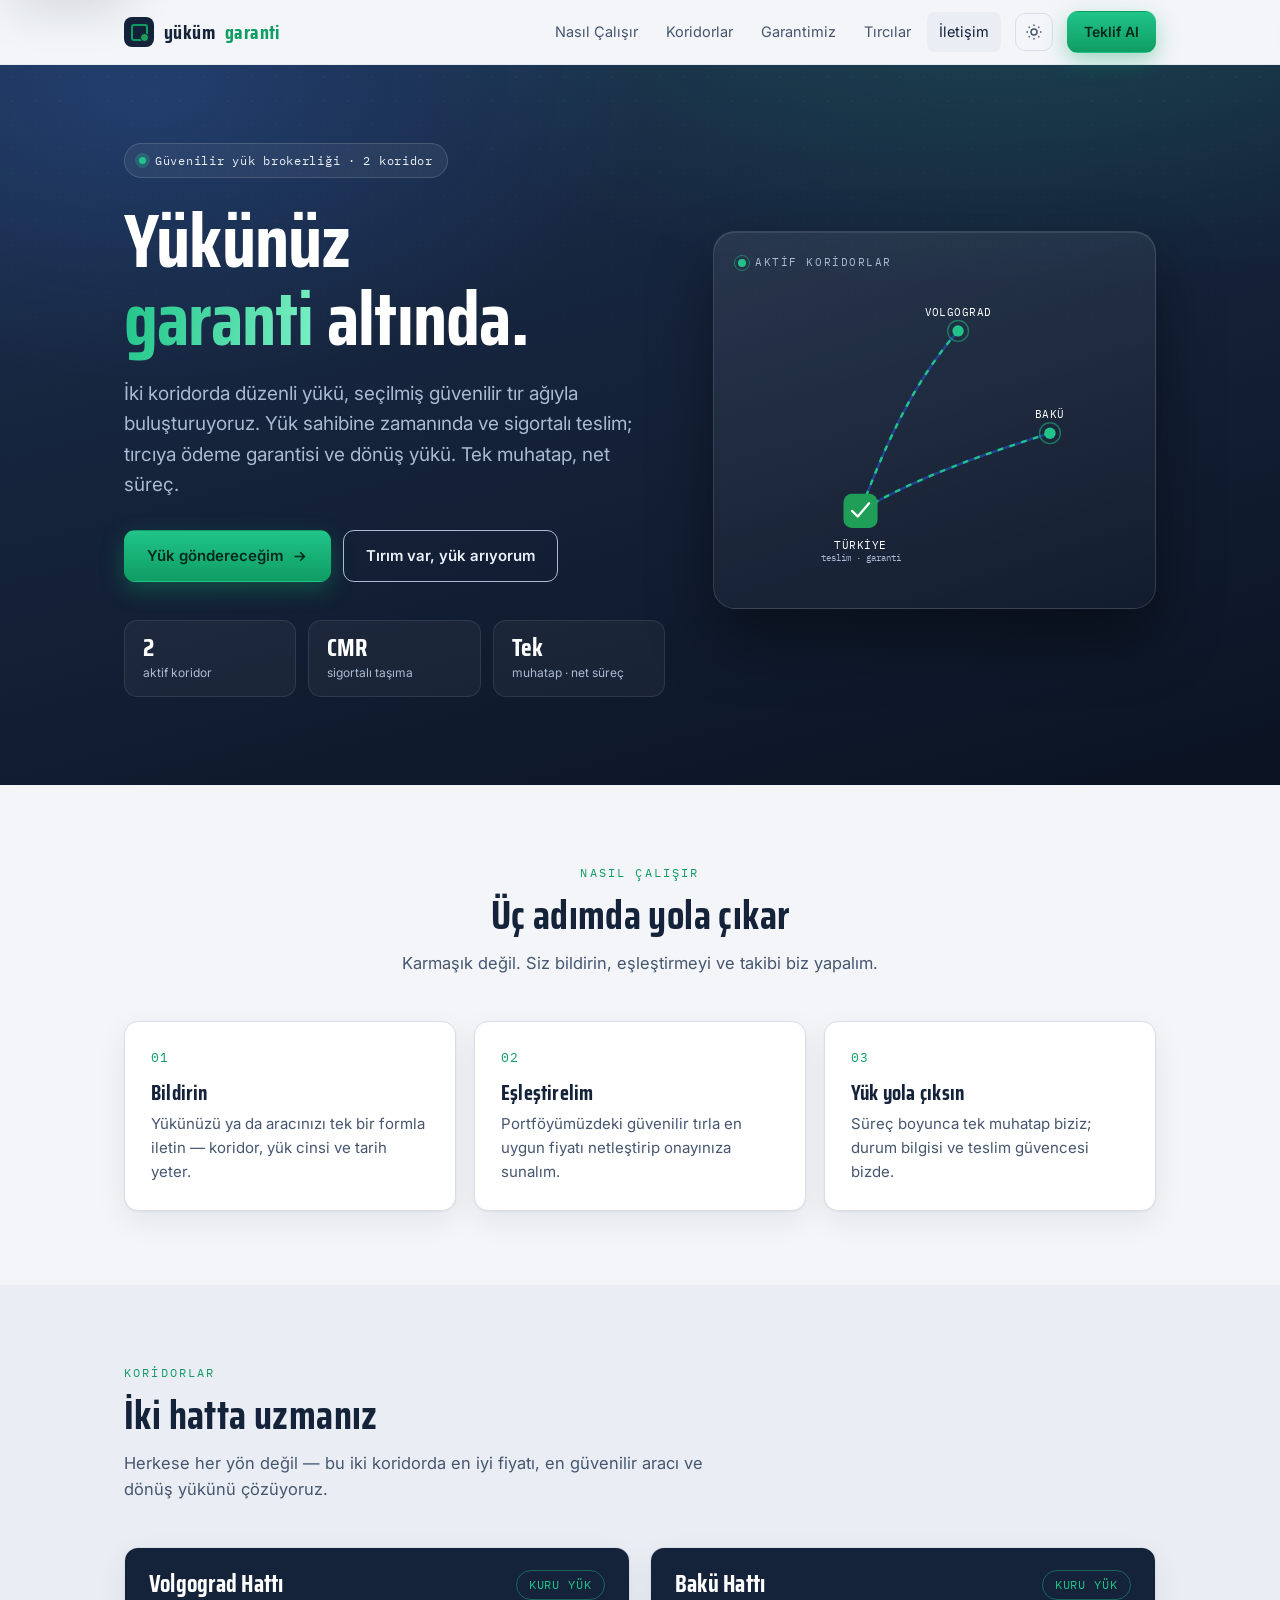
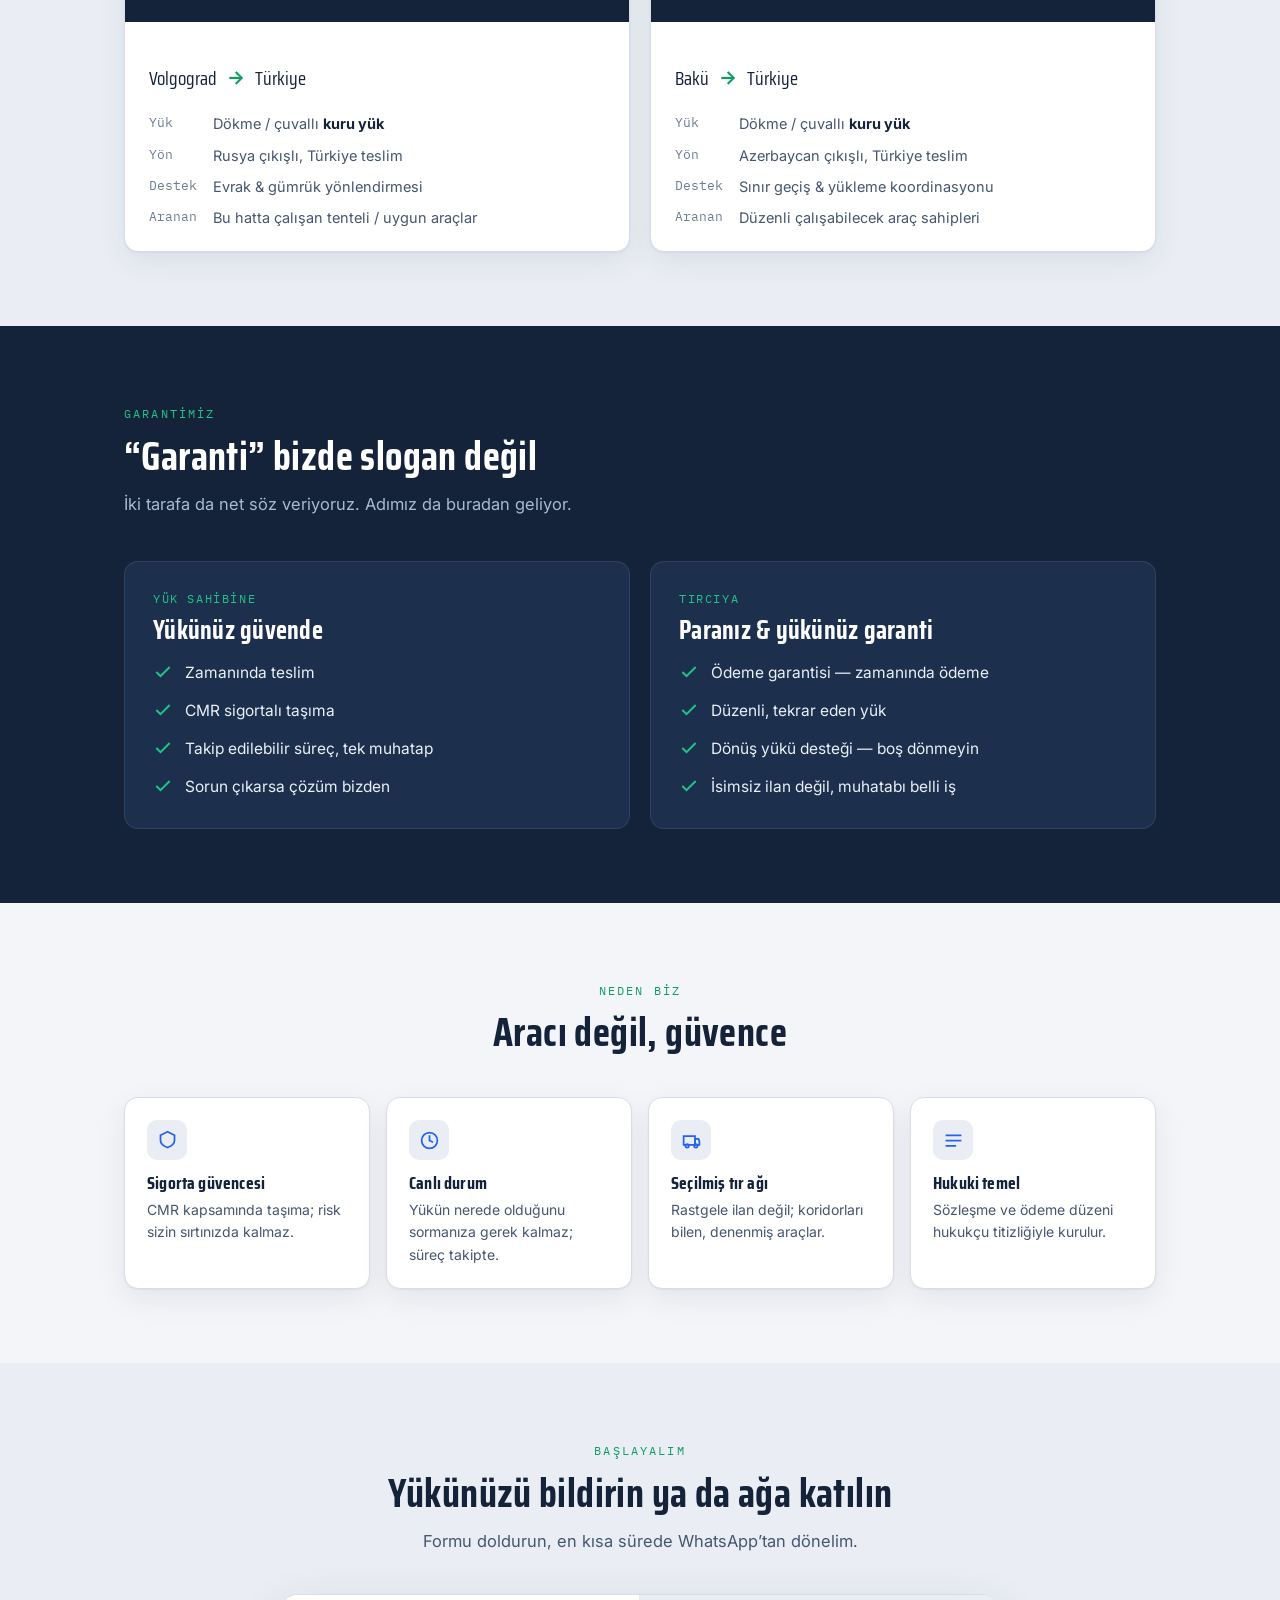
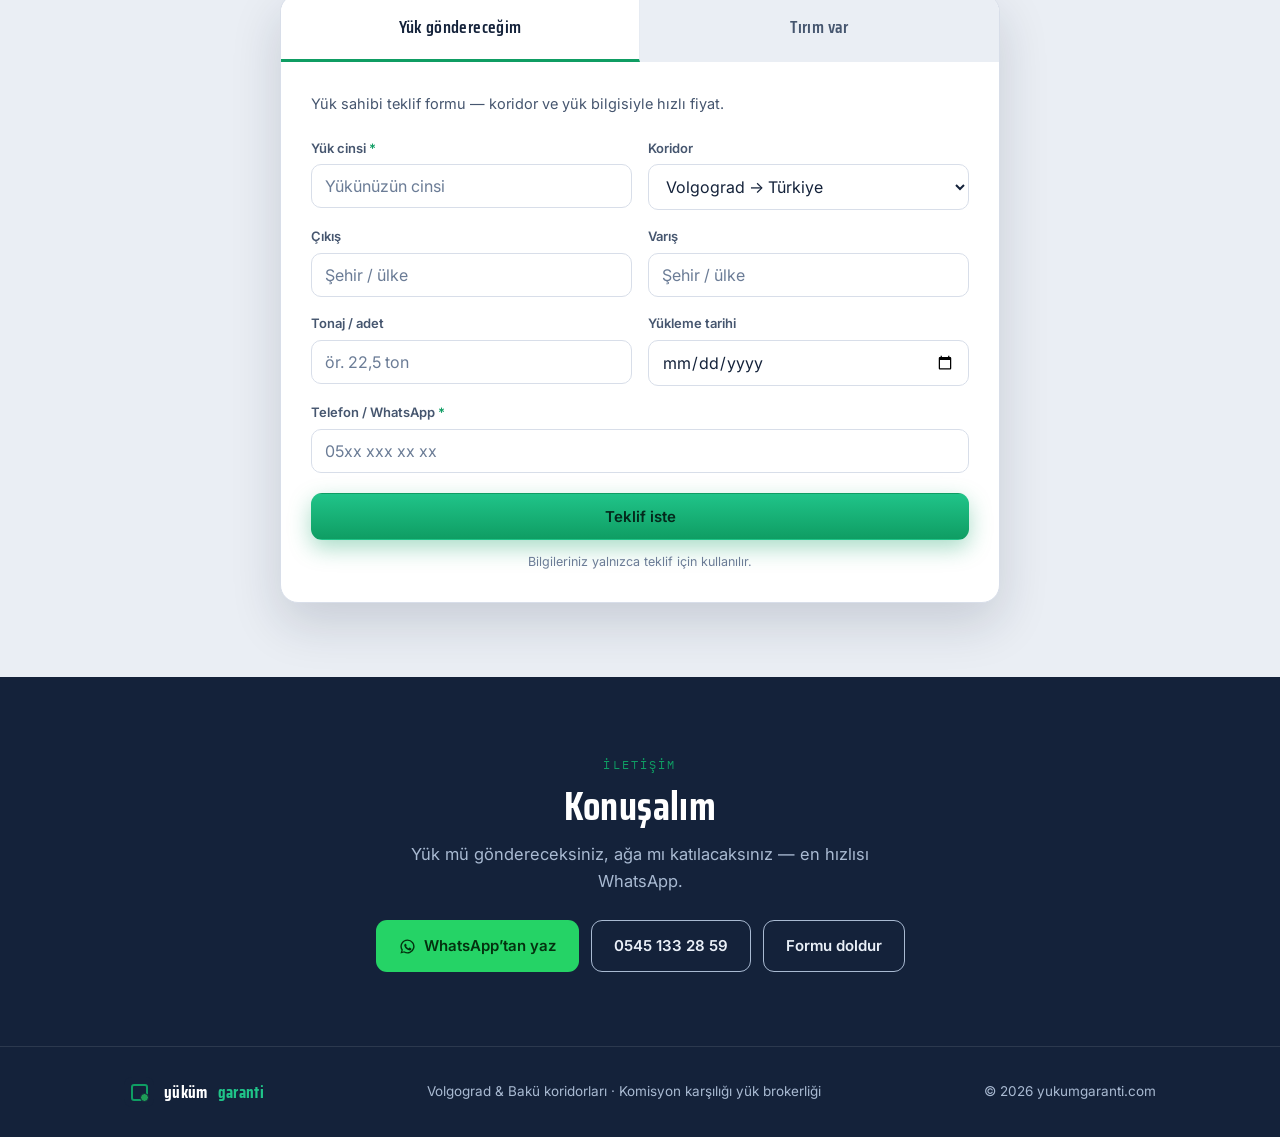
==== commit 4d910bc7: "Özel alan adı (yukumgaranti.com) ekle ve taslak uyarısını kaldır Co-Authored-By: Claude Opus 4.8 <no" ====
--- a/index.html
+++ b/index.html
@@ -378,8 +378,6 @@
   </div>
 </footer>
 
-<p class="note">Bu bir tasarım taslağıdır. Referanslar ve sayısal iddialar yayına almadan önce gerçek bilgilerle güncellenmelidir. TİO yetki belgesi alındığında belge/üyelik rozetleri kurumsal alana eklenir.</p>
-
 <script src="assets/js/main.js" defer></script>
 </body>
 </html>
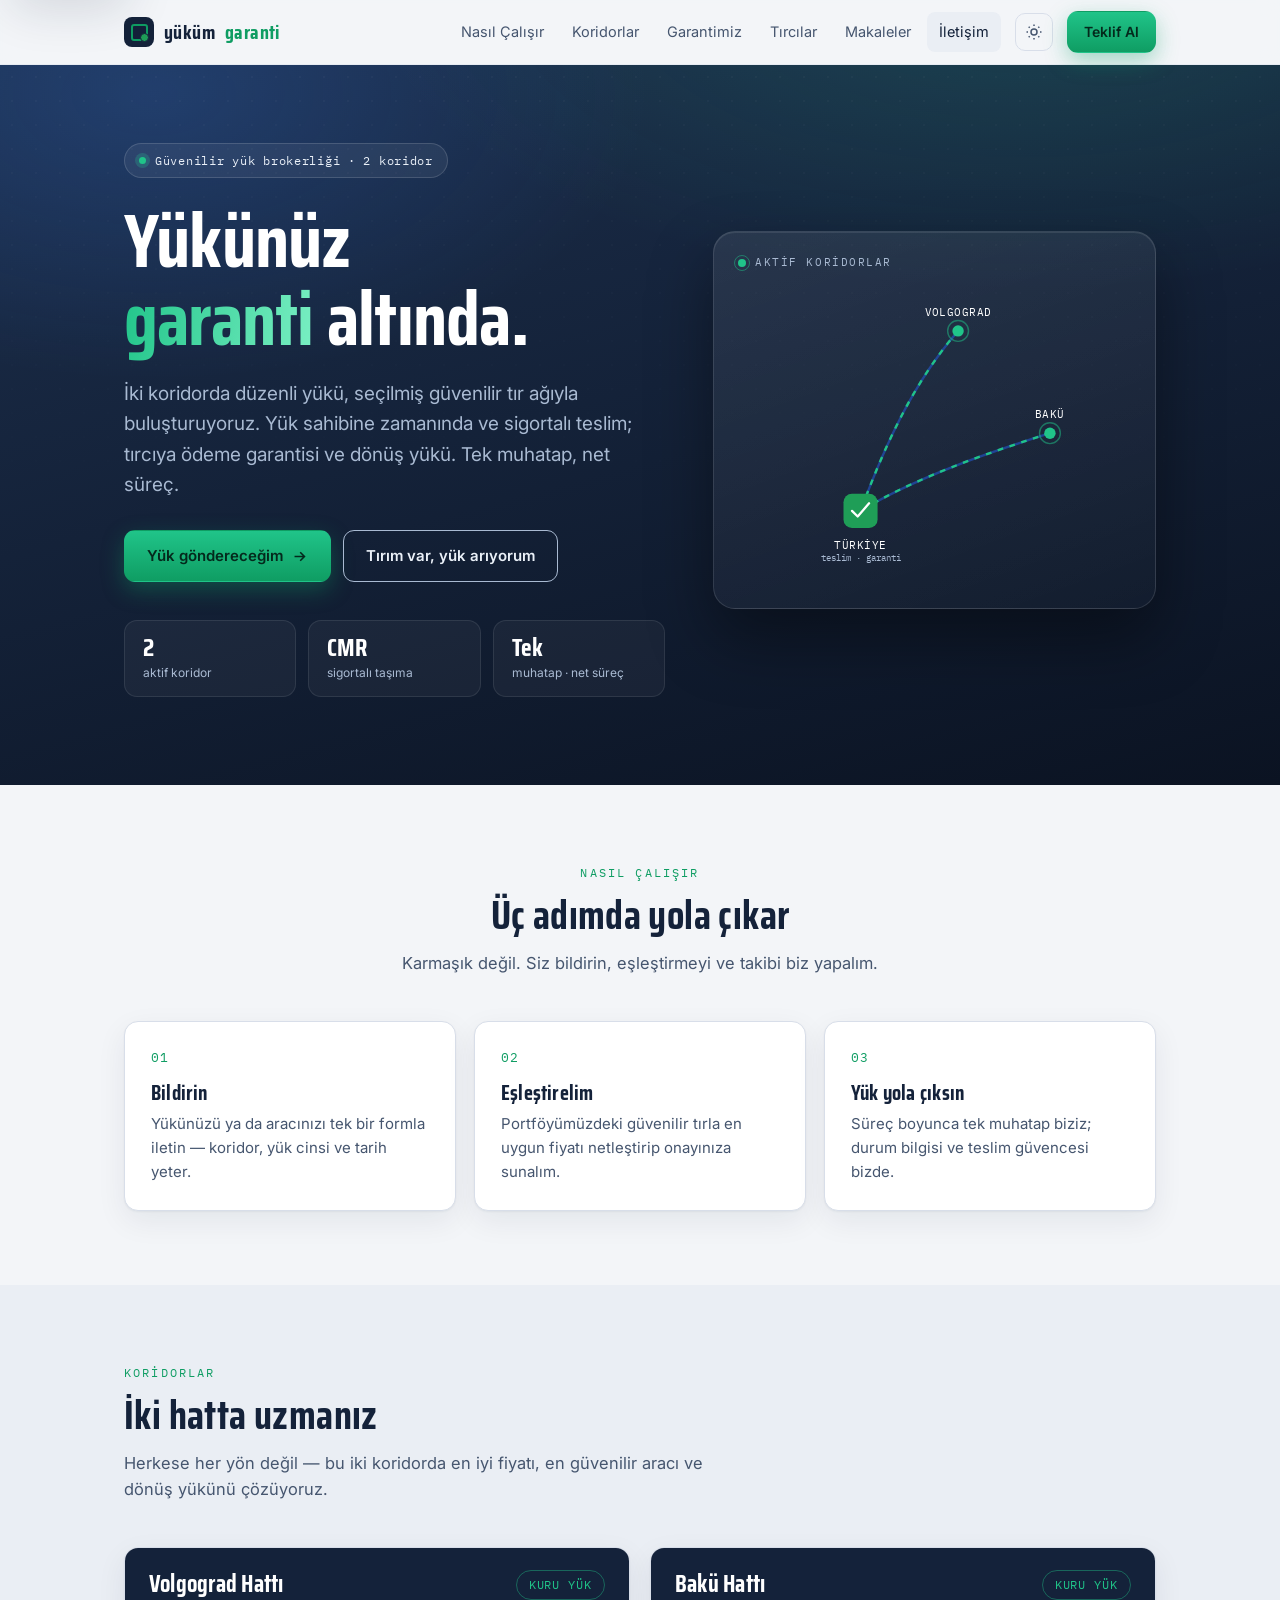
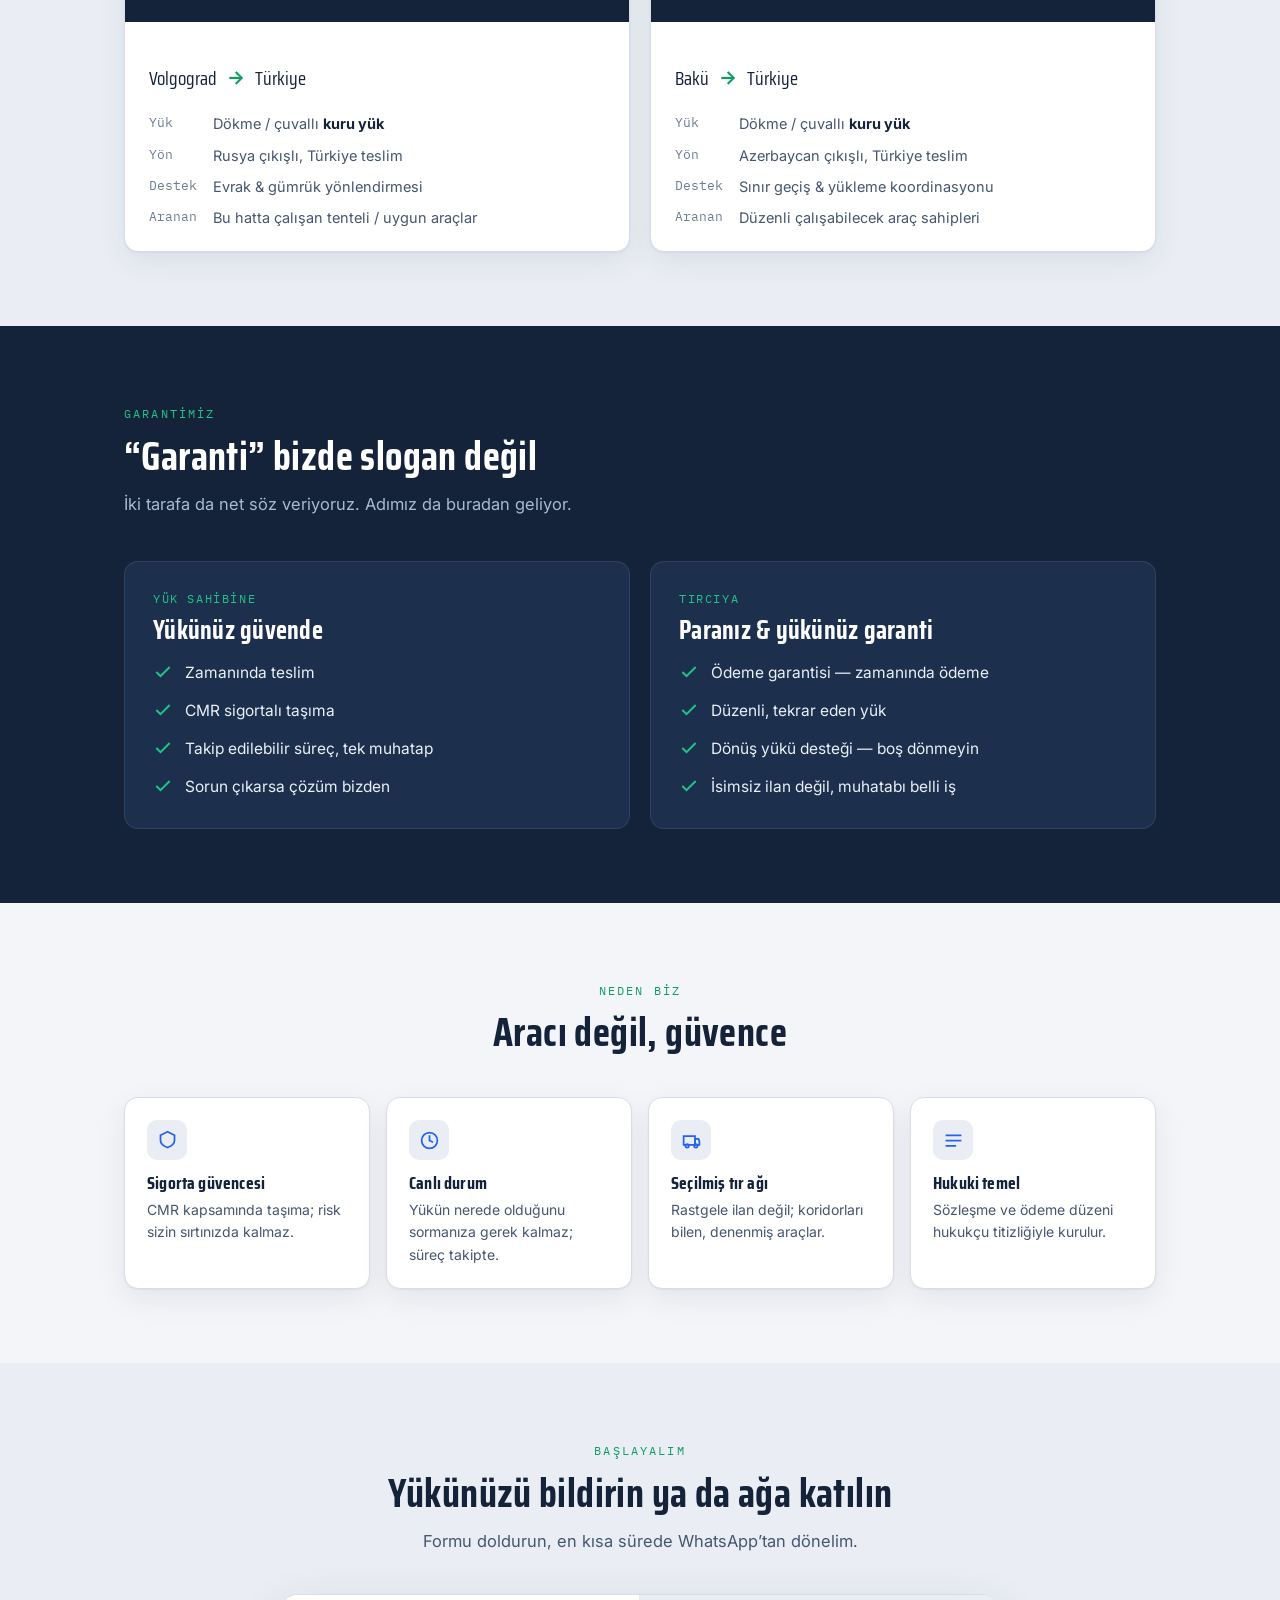
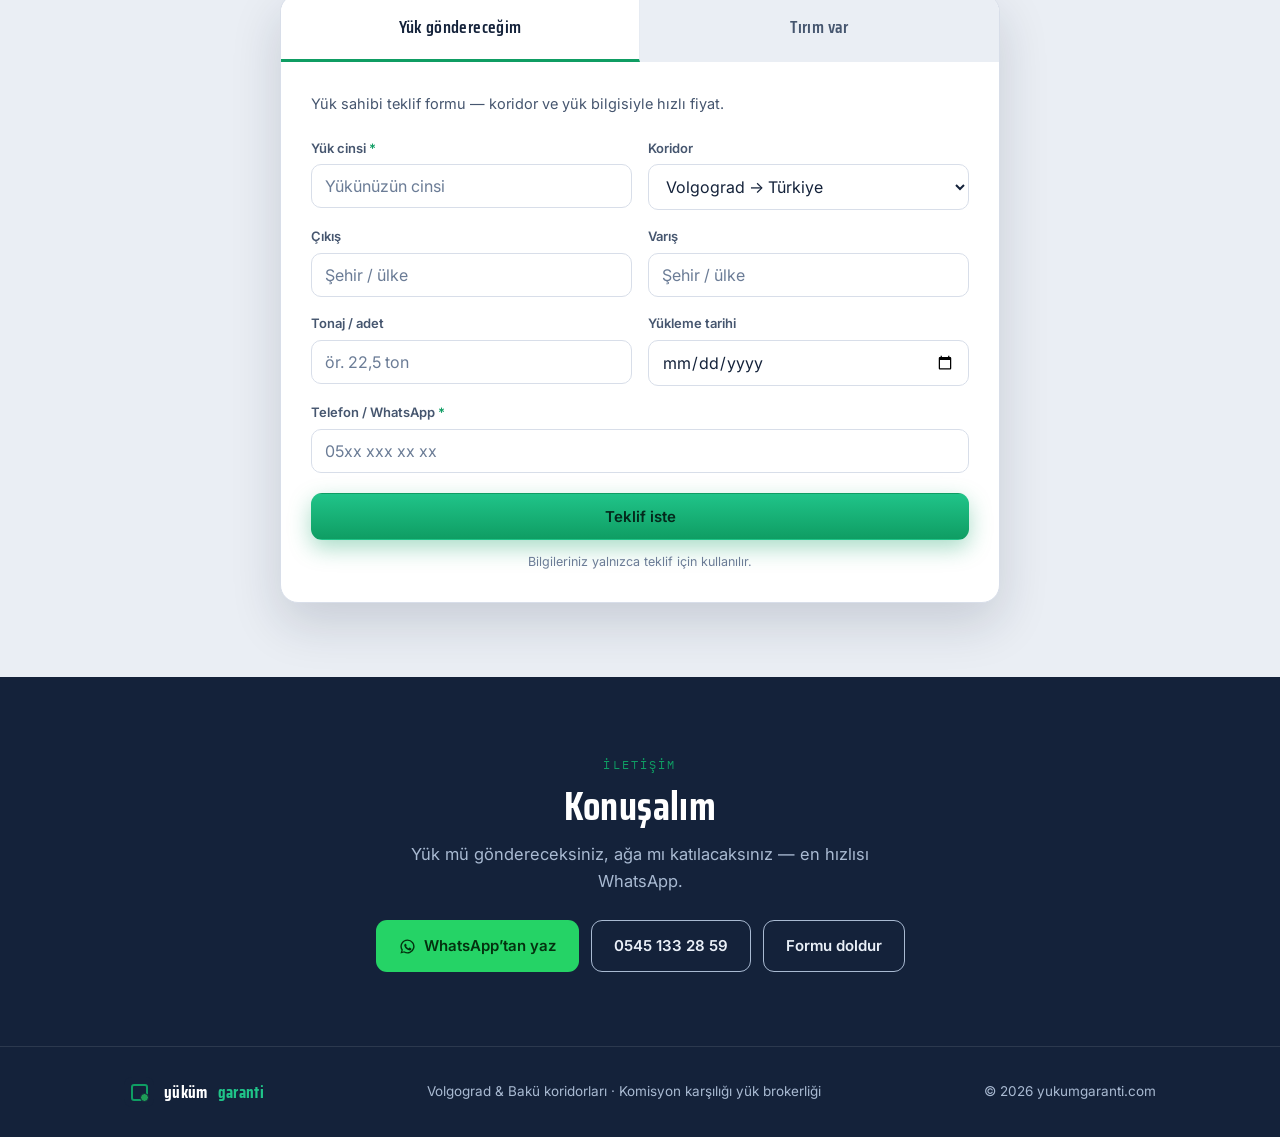
==== commit 7ed404fc: "SEO makaleleri ekle: Rusya & Azerbaycan yük taşımacılığı - 5 rehber makale (Rusya, Azerbaycan/Bakü, " ====
--- a/index.html
+++ b/index.html
@@ -66,6 +66,7 @@
       <a href="#koridorlar">Koridorlar</a>
       <a href="#garanti">Garantimiz</a>
       <a href="#tirci">Tırcılar</a>
+      <a href="/makaleler/">Makaleler</a>
       <a href="#iletisim">İletişim</a>
     </nav>
 
@@ -87,6 +88,7 @@
     <a href="#koridorlar">Koridorlar</a>
     <a href="#garanti">Garantimiz</a>
     <a href="#tirci">Tırcılar</a>
+    <a href="/makaleler/">Makaleler</a>
     <a href="#iletisim">İletişim</a>
     <a href="#teklif" class="btn btn-gold">Teklif Al</a>
   </div>
--- a/assets/css/style.css
+++ b/assets/css/style.css
@@ -343,3 +343,59 @@
     transition-duration:.001ms!important}
   .js .reveal{opacity:1;transform:none}
 }
+
+/* ===================================================================== MAKALELER
+   Blog / makale sayfaları — ana paletten türetilir. */
+.art-head{background:
+    radial-gradient(1200px 400px at 80% -10%, rgba(32,196,137,.16), transparent 60%),
+    linear-gradient(180deg,var(--navy),var(--navy-2));
+  color:var(--on-navy);padding:48px 0 44px;border-bottom:1px solid rgba(255,255,255,.06)}
+.art-head .wrap{display:block}
+.crumb{font-size:13px;color:var(--on-navy-soft);margin:0 0 14px;display:flex;gap:8px;flex-wrap:wrap}
+.crumb a{color:var(--on-navy-soft)}
+.crumb a:hover{color:#fff}
+.crumb span{color:var(--on-navy-soft);opacity:.6}
+.art-head h1{font-size:clamp(28px,4vw,44px);line-height:1.12;margin:.1em 0 .35em;color:#fff}
+.art-head .lead{max-width:62ch;color:var(--on-navy-soft);font-size:clamp(16px,1.6vw,19px);margin:0}
+.art-meta{margin-top:18px;font-size:13px;color:var(--on-navy-soft);display:flex;gap:14px;flex-wrap:wrap}
+
+.article{max-width:none}
+.article .wrap{max-width:760px}
+.article{padding:52px 0 8px}
+.prose{font-size:17px;line-height:1.75;color:var(--ink-soft)}
+.prose h2{font-family:"Saira Condensed",sans-serif;font-weight:700;letter-spacing:.2px;
+  color:var(--ink);font-size:clamp(22px,2.6vw,28px);line-height:1.2;margin:1.9em 0 .55em}
+.prose h3{color:var(--ink);font-size:19px;margin:1.5em 0 .4em}
+.prose p{margin:0 0 1.05em}
+.prose ul,.prose ol{margin:0 0 1.2em;padding-left:1.25em}
+.prose li{margin:.35em 0}
+.prose strong{color:var(--ink)}
+.prose a{color:var(--gold);text-decoration:underline;text-underline-offset:3px;text-decoration-thickness:1px}
+.prose a:hover{color:var(--gold-2)}
+.prose blockquote{margin:1.4em 0;padding:4px 0 4px 20px;border-left:3px solid var(--gold-2);
+  color:var(--ink);font-size:18px}
+
+.art-cta{margin:40px 0 8px;padding:28px;border:1px solid var(--line);border-radius:var(--r);
+  background:var(--surface);box-shadow:var(--shadow);text-align:center}
+.art-cta h2{margin:0 0 .3em;font-family:"Saira Condensed",sans-serif;color:var(--ink);font-size:24px}
+.art-cta p{margin:0 0 18px;color:var(--ink-soft)}
+.art-cta .row{display:flex;gap:12px;justify-content:center;flex-wrap:wrap}
+
+/* makale listesi */
+.art-list{display:grid;grid-template-columns:repeat(auto-fill,minmax(300px,1fr));gap:20px;margin-top:8px}
+.art-card{display:flex;flex-direction:column;border:1px solid var(--line);border-radius:var(--r);
+  background:var(--surface);box-shadow:var(--shadow);padding:24px;transition:transform .2s ease,box-shadow .2s ease}
+.art-card:hover{transform:translateY(-3px);box-shadow:var(--shadow-lg)}
+.art-card .tag{align-self:flex-start;font-size:11.5px;letter-spacing:.8px;text-transform:uppercase;
+  font-weight:700;color:var(--gold);background:color-mix(in srgb,var(--gold) 12%,transparent);
+  padding:4px 10px;border-radius:999px;margin-bottom:12px}
+.art-card h2{font-family:"Saira Condensed",sans-serif;font-size:21px;line-height:1.2;margin:0 0 .4em;color:var(--ink)}
+.art-card h2 a{color:inherit}
+.art-card h2 a:hover{color:var(--gold)}
+.art-card p{margin:0 0 16px;color:var(--ink-soft);font-size:15px;line-height:1.6;flex:1}
+.art-card .more{font-weight:600;color:var(--gold);font-size:14px}
+.related{margin:44px 0 0;padding-top:28px;border-top:1px solid var(--line)}
+.related h2{font-family:"Saira Condensed",sans-serif;font-size:20px;color:var(--ink);margin:0 0 14px}
+.related ul{list-style:none;padding:0;margin:0;display:grid;gap:10px}
+.related a{color:var(--ink);font-weight:500}
+.related a:hover{color:var(--gold)}
